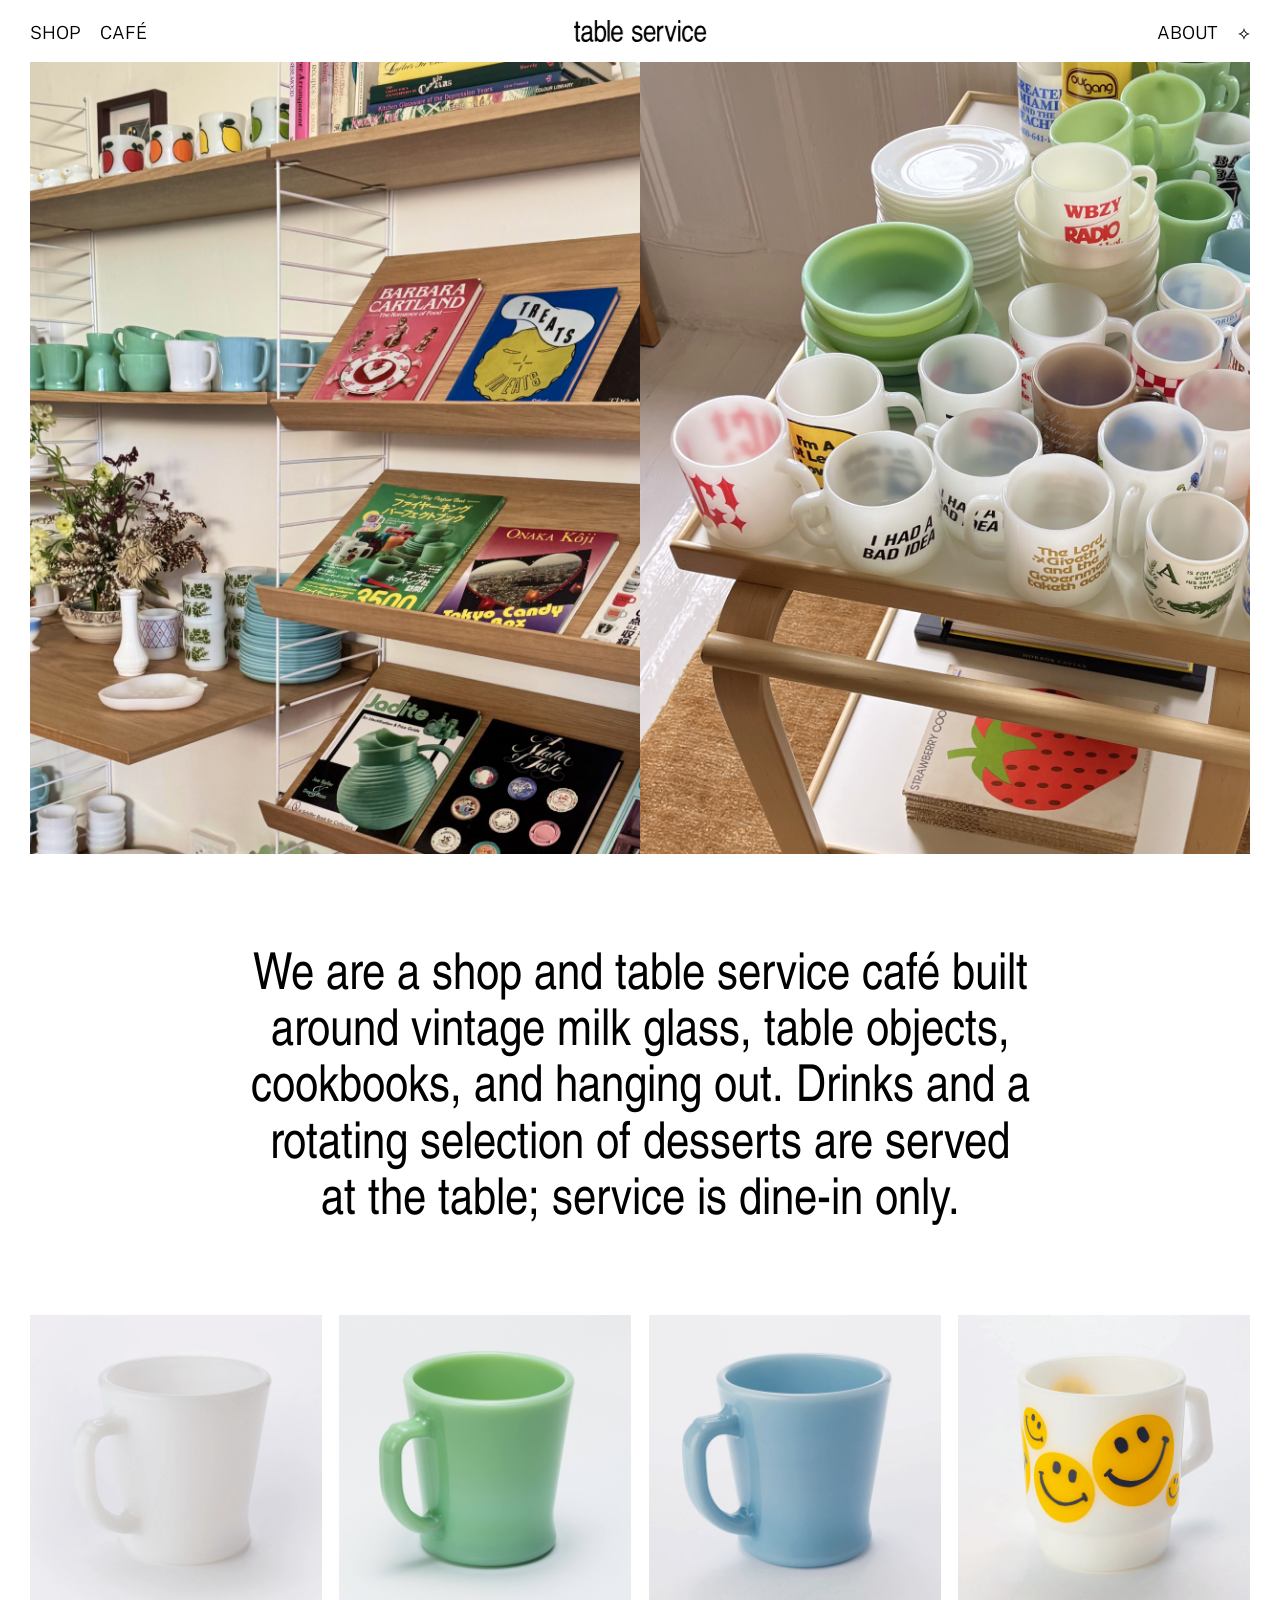
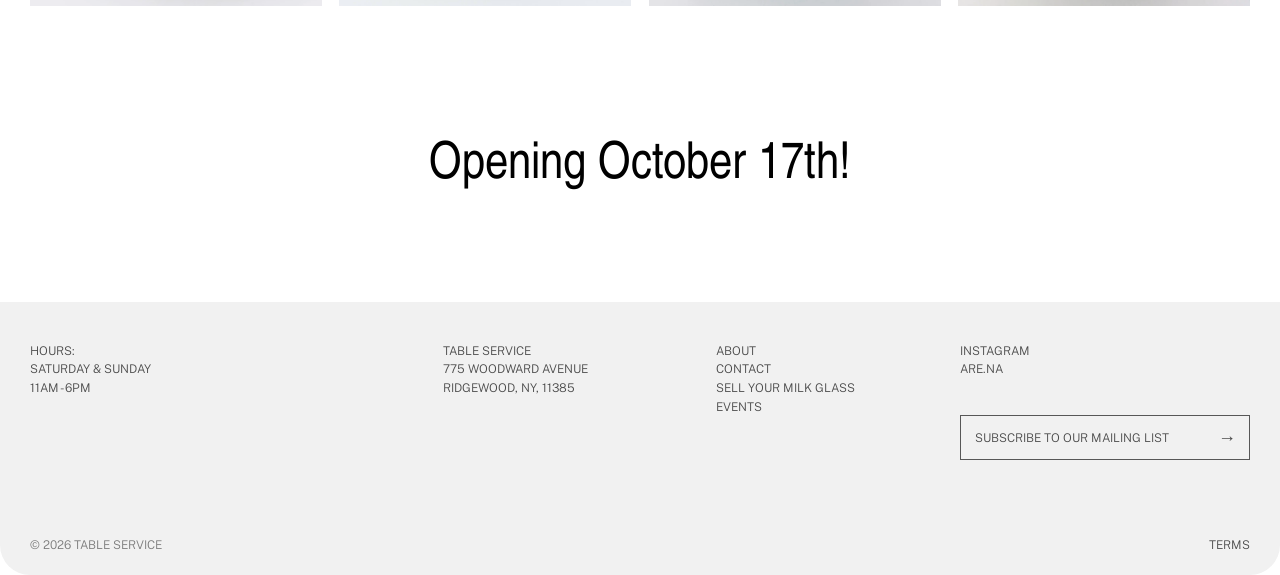
==== index.html @ 56130c2c "Add files via upload" ====
<!DOCTYPE html>
<html lang="en">
<head>
    <title>Table Service</title>
    <meta name="title" content="Table Service">
    <meta charset="UTF-8">
    <meta name="viewport" content="width=device-width, initial-scale=1.0, minimal-ui">

    <link rel="stylesheet" href="style.css"/>
    <script src="https://ajax.googleapis.com/ajax/libs/jquery/3.2.1/jquery.min.js"></script>
    <link rel="icon" href="images/icon.png">

    <!-- Fonts -->
    <link rel="preconnect" href="https://fonts.googleapis.com">
    <link rel="preconnect" href="https://fonts.gstatic.com" crossorigin>
    <link href="https://fonts.googleapis.com/css2?family=Public+Sans:ital,wght@0,100..900;1,100..900&display=swap" rel="stylesheet">
    <link href="https://fonts.googleapis.com/css2?family=Bebas+Neue&family=Pinyon+Script&display=swap" rel="stylesheet">

    <!-- Klaviyo Script -->
    <script async type='text/javascript' src='https://static.klaviyo.com/onsite/js/Yd39B6/klaviyo.js?company_id=Yd39B6'></script>
    <script type="text/javascript">
        !function(){if(!window.klaviyo){window._klOnsite=window._klOnsite||[];try{window.klaviyo=new Proxy({},{get:function(n,i){return"push"===i?function(){var n;(n=window._klOnsite).push.apply(n,arguments)}:function(){for(var n=arguments.length,o=new Array(n),w=0;w<n;w++)o[w]=arguments[w];var t="function"==typeof o[o.length-1]?o.pop():void 0,e=new Promise((function(n){window._klOnsite.push([i].concat(o,[function(i){t&&t(i),n(i)}]))}));return e}}})}catch(n){window.klaviyo=window.klaviyo||[],window.klaviyo.push=function(){var n;(n=window._klOnsite).push.apply(n,arguments)}}}}();
    </script>
</head>
<body>

    <!-- NAV -->
    <div id="nav">
        <div class="nav-left">
            <div class="nav-item">
                <a href="shop.html" class="nav-trigger">Shop</a>
            <!--      <div class="dropdown">
                    <a href="#">Milk Glass</a>
                    <a href="#">Linens</a>
                    <a href="#">Objects</a>
                    <a href="#">Books</a>
                </div>-->
            </div>
            <div class="nav-item">
                <a href="cafe.html" class="nav-trigger">Café</a>
               <!--      <div class="dropdown">
                    <a href="#">Coffee</a>
                    <a href="#">Tea</a>
                    <a href="#">Treats</a>
                </div>-->
            </div>
        </div>

        <!-- LOGO IMAGE CONTAINER (Centered Statically) -->
        <div id="name">
            <a href="index.html" id="logo-link">
                <img src="imgs/tableservice.svg" id="header-logo-img" alt="Table Service Logo" />
            </a>
        </div>

        <div class="nav-right">
            <a href="about.html">About</a>⟡
        </div>
    </div>

    <!-- CONTENT HEADER TILE -->
    <div class="header_tile">
        <img src="imgs/header.jpg" alt="Header Visual" />
    </div>

    <!-- SUBHEADER -->
    <div id="subheader">
We are a shop and table service café built around vintage milk glass, table objects, cookbooks, and hanging out. Drinks and a rotating selection of desserts are served at the table; service is dine-in only.
    </div>

    <!-- CONTENT GRID -->
    <div class="page-content grid">
        <div class="tile">
            <img src="imgs/white_1.png" data-images="img/ts.jpg,img/doily.jpg" alt="Milk Glass Collection" />

        </div>

        <div class="tile">
            <img src="imgs/jadeite_1.jpg" data-images="img/jade2.jpg,img/jade3.jpg" alt="Jadeite Collection" />

        </div>

        <div class="tile">
            <img src="imgs/delphite_1.png" data-images="img/ts3_alt1.jpg,img/ts3_alt2.jpg" alt="Delphite Collection" />
  
        </div>

        <div class="tile">
            <img src="imgs/misc_1.png" data-images="img/ts4_alt1.jpg,img/ts4_alt2.jpg" alt="Vintage Items" />

        </div>
    </div>

    <br>

<!-- BOTTOM COPY -->

    <div id="subheader">
        Opening October 17th!<br><br><br>
    </div>


    <!-- FOOTER -->
    <footer class="footer">
        <div class="footer__inner">
            <div class="footer__grid">
                <div class="footer__hours">HOURS:<br>Saturday &amp; Sunday<br>11AM - 6PM</div>

                <div class="footer__contact">
                    <div>table service</div>
                    <div>775 Woodward Avenue</div>
                    <div>Ridgewood, NY, 11385</div>
                </div>

                <nav class="footer__nav" aria-label="Footer navigation">
                    <a href="about.html">ABOUT</a>
                    <a href="mailto:tableservicenyc@gmail.com">CONTACT</a>
                                        <!--<a href="gift_certificates.html">GIFT CERTIFICATES</a>-->
                    <a href="sell.html">SELL YOUR MILK GLASS</a>
                    <a href="events.html">EVENTS</a>
                </nav>

                <div class="footer__right">     
                    <a href="https://www.instagram.com/tableservicenyc/?hl=en" target="_blank" rel="noopener noreferrer">INSTAGRAM</a>
                    <a class="footer__instagram" href="https://www.are.na/table-service/table-service-mldcn_1tp-c/" target="_blank" rel="noopener noreferrer">ARE.NA</a>

                    <form class="footer__subscribe" id="footer-subscribe-form" novalidate>
                        <label class="sr-only" for="footer-subscribe-email">Subscribe to our mailing list</label>
                        <input
                            id="footer-subscribe-email"
                            name="email"
                            type="email"
                            placeholder="SUBSCRIBE TO OUR MAILING LIST"
                            autocomplete="email"
                            required
                        />
                        <button type="submit" aria-label="Submit email subscription">&#8594;</button>
                    </form>

                    <div class="footer__message" id="footer-subscribe-message" aria-live="polite"></div>
                </div>

                <div class="footer__copyright">© 2026 TABLE SERVICE</div>
                <a class="footer__terms" href="terms.html">TERMS</a>
            </div>
        </div>
    </footer>

    <!-- KLAVIYO LIST INJECTION JS -->
    <script>
        const form = document.getElementById("footer-subscribe-form");
        const emailInput = document.getElementById("footer-subscribe-email");
        const message = document.getElementById("footer-subscribe-message");

        form.addEventListener("submit", async (e) => {
            e.preventDefault();
            const email = emailInput.value.trim();

            if (!email) {
                message.textContent = "Please enter an email address.";
                return;
            }

            try {
                window._klOnsite = window._klOnsite || [];
                window._klOnsite.push(["subscribe", {
                    list: "VAccAG",
                    profiles: [{ email: email }]
                }]);

                message.textContent = "Thank you for subscribing!";
                form.reset();
            } catch (err) {
                console.error("Klaviyo error:", err);
                message.textContent = "Something went wrong.";
            }
        });
    </script>
</body>
</html>
---- style.css ----
html, body{
    margin: 0;
    padding: 0;
    font-family: sans-serif;
    font-family: "Pinyon Script";
    font-weight:300;

background-color: white;

}

::-webkit-scrollbar { 
    display: none; 
}


@font-face {
  font-family: 'nimbus-sans-l_bold-condensed';
    src: url(fonts/nimbus-sans-l_bold-condensed.ttf);
}

@font-face {
  font-family: 'nimbus-sans-l_regular-condensed';
    src: url(fonts/nimbus-sans-l_regular-condensed.ttf);
}

@font-face {
  font-family: arrow;
  src: url(imgs/arrow.otf);
}



.public-sans-<uniquifier> {
  font-family: "Public Sans", sans-serif;
  font-optical-sizing: auto;
  font-weight: <weight>;
  font-style: normal;
}


/* BREAKPONT 1 BREAKPONT 1 BREAKPONT 1 BREAKPONT 1 BREAKPONT 1 BREAKPONT 1 BREAKPONT 1 BREAKPONT 1 BREAKPONT 1   */



@media screen and (min-width:850px){



  body {
    margin: 0;
    font-family: "Public Sans", sans-serif;
    font-weight: 300;
  }

  /* ================= NAV ================= */
  #nav {
    position: fixed;
    top: 0;
    left: 0;
    width: 100%;
    display: flex;
    justify-content: space-between;
    align-items: flex-start;

    padding-top: 22px;
    padding-left: 30px;
    padding-right: 30px;
    padding-bottom: 18px;
    box-sizing: border-box;

    font-size: 18px;
    text-transform: uppercase;

    z-index: 1000;
    background-color: #FFFFFF;
    overflow: visible;
  }

  .nav-left,
  .nav-right {
    display: flex;
    gap: 20px;
    align-items: flex-start;
  }

  #nav a {
    text-decoration: none;
    color: black;
  }

  .nav-left {
    position: relative;
  }

  .nav-item {
    position: relative;
    display: inline-block;
  }

  .nav-trigger {
    display: inline-block;
    position: relative;
    z-index: 2;
  }

  .dropdown {
    position: absolute;
    left: -14px;
    top: calc(100% + 2px);

    display: flex;
    flex-direction: column;
    gap: 8px;

    min-width: 150px;
    padding: 16px 0px 24px 15px;
    box-sizing: border-box;

    background: #fff;
    white-space: nowrap;
    z-index: 1001;

    opacity: 0;
    visibility: hidden;
    pointer-events: none;
    transition: opacity 0.14s ease, visibility 0.14s ease;
  }

  .nav-item::after {
    content: "";
    position: absolute;
    left: -14px;
    top: 100%;
    width: calc(100% + 28px);
    height: 6px;
    background: transparent;
  }

  .nav-item:hover .dropdown,
  .nav-item:focus-within .dropdown {
    opacity: 1;
    visibility: visible;
    pointer-events: auto;
  }

  .dropdown a {
    display: block;
  }

  /* ================= HEADER ================= */
  #name {
    position: fixed;
    left: 50%;
    transform: translateX(-50%);
    top: 20px;
    height: auto;
    display: flex;
    align-items: center;
    justify-content: center;
    z-index: 1100;
    pointer-events: none;
    -webkit-font-smoothing: antialiased;
    backface-visibility: hidden;
  }

  #name a {
    color: inherit;
    text-decoration: none;
    display: flex;
    pointer-events: auto;
  }

  #header-logo-img {
    display: block;
    height: 22px; /* Tiny typography end state */
    width: auto;
  }

    /* ================= SUBHEADER ================= */

  #subheader {
      font-size: 4vw;
      line-height: 1.1;
      text-align: center;
      max-width: 34ch;
      margin: 7vw auto 0;
      font-family: 'nimbus-sans-l_regular-condensed';
      padding: 0 20px;
    }

  #subheader_about p{  
      line-height: 1.1;
      text-align: center;
      max-width: 60ch;
      margin: 4vw auto 0;
      font-family: 'nimbus-sans-l_regular-condensed';
      padding: 0 20px;
      font-size: 2.8vw;
      margin-bottom: 6vw;

}
    /* ================= HEADER UNAFE ================= */


.header_tile {
  grid-column: 1 / -1;
    padding: 0 30px;
}



.header_tile img {
  width: 100%;
  display: block;
  height: 88vh;          /* controlled, not too tall */
  object-fit: cover;
  object-position: center;
  margin-top: 62px;
}

.header_tile--hero img {
  width: 100%;
  height: 88vh;
}

.header_tile {
  grid-column: 1 / -1;
}

    /* ================= CONTENT ================= */


.page-content.grid {
  padding: 0 30px;
  box-sizing: border-box;
  display: grid;
  grid-template-columns: repeat(4, 1fr);
  gap: 1.4vw;
  margin-top: 7vw; /* space below subheader (matches your old layout) */
  padding-bottom: 2vh;
}

/* tile container controls height */
.tile {
  max-height: 24vw;   /* 👈 adjust this */

}

/* image fills tile + crops */
.tile img {
  width: 100%;
  height: 100%;
  object-fit: cover;
  display: block;


}


/* caption container */
.caption {
  display: flex;
  justify-content: space-between;
  margin-top: 7px;

  font-size: 18px;

}

.full_width_image img{

  width: 100%;
  display: block;
  height: 88vh;          /* controlled, not too tall */
  object-fit: cover;
  object-position: center;
  margin-top: 6vw; /* space below subheader (matches your old layout) */
  padding-bottom: 2vh;
}

.full_width_image {
  grid-column: 1 / -1;
  padding: 0 30px;
}


    /* ================= LINKS ================= */

    a {
      color: inherit;
      text-decoration: none;
    }

    a:hover {
      color: pink;
    }



    /* ================= FOOTER ================= */

 .footer {
    background: #F1F1F1;
    color: #4a4a4a;
    padding: 40px 30px 20px;
    border-bottom-left-radius: 30px;
    border-bottom-right-radius: 30px;
 
    text-transform: uppercase;
    letter-spacing: 0;
    font-size: 12px;
    line-height: 1.55;
  }

  .footer * {
    box-sizing: border-box;
  }

  .footer__inner {
    width: 100%;
    max-width: 2048px;
    margin: 0 auto;
  }

  .footer__grid {
    display: grid;
    grid-template-columns: 1.9fr 0.62fr 0.52fr 0.72fr;
    grid-template-areas:
      "hours contact nav right"
      "copyright . . terms";
    column-gap: 72px;
    row-gap: 48px;
    align-items: start;
  }

  .footer__hours {
    grid-area: hours;
    align-self: start;
    white-space: nowrap;
  }

  .footer__contact {
    grid-area: contact;
  }

  .footer__nav {
    grid-area: nav;
    display: flex;
    flex-direction: column;
    align-items: flex-start;
  }

  .footer__right {
    grid-area: right;
    display: flex;
    flex-direction: column;
    align-items: flex-start;
    min-width: 330px;
  }

  .footer__copyright {
    grid-area: copyright;
    align-self: end;
    color: #7b7b7b;
    white-space: nowrap;
  }

  .footer__terms {
    grid-area: terms;
    justify-self: end;
    align-self: end;
    color: #7b7b7b;
    white-space: nowrap;
  }

  .footer a {
    color: inherit;
    text-decoration: none;
  }

  .footer a:hover {
    text-decoration: none;
    opacity: 0.82;
  }

  .footer__instagram {
    margin-bottom: 36px;
    display: inline-block;
  }

  .footer__subscribe {
    width: 100%;
    max-width: 330px;
    height: 45px;
    border: 1px solid #575757;
    display: grid;
    grid-template-columns: 1fr 44px;
    align-items: stretch;
    background: transparent;
  }

  .footer__subscribe input {
    width: 100%;
    height: 100%;
    border: 0;
    background: transparent;
    color: #4a4a4a;
    font: inherit;
    letter-spacing: 0;
    padding: 0 14px;
    outline: none;
  }

  .footer__subscribe input::placeholder {
    color: #4a4a4a;
    opacity: 1;
  }

  .footer__subscribe button {
    width: 44px;
    height: 100%;
    border: 0;
    border-left: 0;
    background: transparent;
    color: #4a4a4a;
    font: inherit;
    font-size: 18px;
    line-height: 1;
    cursor: pointer;
    padding: 0;
  }

  .footer__message {
    min-height: 18px;
    margin-top: 10px;
    font-size: 12px;
    color: #666;
    text-transform: none;
  }

  .sr-only {
    position: absolute;
    width: 1px;
    height: 1px;
    padding: 0;
    margin: -1px;
    overflow: hidden;
    clip: rect(0, 0, 0, 0);
    white-space: nowrap;
    border: 0;
  }

  @media (max-width: 1400px) {
    .footer__grid {
      grid-template-columns: 1.3fr 0.8fr 0.7fr 0.9fr;
      column-gap: 48px;
    }

    .footer__right {
      min-width: 290px;
    }

    .footer__subscribe {
      max-width: 290px;
    }
  }

  @media (max-width: 980px) {
    .footer {
      padding: 48px 22px 28px;
    }

    .footer__grid {
      grid-template-columns: 1fr 1fr;
      grid-template-areas:
        "hours contact"
        "nav right"
        "copyright terms";
      column-gap: 34px;
      row-gap: 40px;
    }

    .footer__terms {
      justify-self: start;
    }

    .footer__right {
      min-width: 0;
    }

    .footer__subscribe {
      max-width: 100%;
    }
  }

  @media (max-width: 640px) {
    .footer__grid {
      grid-template-columns: 1fr;
      grid-template-areas:
        "hours"
        "contact"
        "nav"
        "right"
        "copyright"
        "terms";
      row-gap: 28px;
    }

    .footer__terms {
      justify-self: start;
    }

    .footer__right {
      width: 100%;
    }

  
}

}



@media screen and (max-width: 849px) and (min-width: 600px){

  body {
    font-family: "Public Sans", sans-serif;
    font-weight: 300;
  }

  #nav {
    position: fixed;
    top: 0;
    left: 0;
    width: 100%;
    display: flex;
    justify-content: space-between;
    align-items: flex-start;

    padding-top: 22px;
    padding-left: 30px;
    padding-right: 30px;
    padding-bottom: 18px;
    box-sizing: border-box;

    font-size: 18px;
    text-transform: uppercase;

    z-index: 1000;
    background-color: #FFFFFF;
    overflow: visible;
  }

  .nav-left,
  .nav-right {
    display: flex;
    gap: 20px;
    align-items: flex-start;
  }

  #nav a {
    text-decoration: none;
    color: black;
  }

  .nav-left {
    position: relative;
  }

  .nav-item {
    position: relative;
    display: inline-block;
  }

  .nav-trigger {
    display: inline-block;
    position: relative;
    z-index: 2;
  }

  .dropdown {
    position: absolute;
    left: -14px;
    top: calc(100% + 2px);

    display: flex;
    flex-direction: column;
    gap: 8px;

    min-width: 150px;
    padding: 16px 0px 24px 15px;
    box-sizing: border-box;

    background: #fff;
    white-space: nowrap;
    z-index: 1001;

    opacity: 0;
    visibility: hidden;
    pointer-events: none;
    transition: opacity 0.14s ease, visibility 0.14s ease;
  }

  .nav-item::after {
    content: "";
    position: absolute;
    left: -14px;
    top: 100%;
    width: calc(100% + 28px);
    height: 6px;
    background: transparent;
  }

  .nav-item:hover .dropdown,
  .nav-item:focus-within .dropdown {
    opacity: 1;
    visibility: visible;
    pointer-events: auto;
  }

  .dropdown a {
    display: block;
  }

  /* ================= HEADER ================= */
  #name {
    position: fixed;
    left: 50%;
    transform: translateX(-50%);
    top: 20px;
    height: auto;
    display: flex;
    align-items: center;
    justify-content: center;
    z-index: 1100;
    pointer-events: none;
    -webkit-font-smoothing: antialiased;
    backface-visibility: hidden;
  }

  #name a {
    color: inherit;
    text-decoration: none;
    display: flex;
    pointer-events: auto;
  }

  #header-logo-img {
    display: block;
    height: 22px; /* Tiny typography end state */
    width: auto;
  }


  .header_tile {
    grid-column: 1 / -1;
    padding: 0 20px;
  }

  .header_tile img {
    width: 100%;
    display: block;
    height: 70vh;
    object-fit: cover;
    object-position: center;
    margin-top: 58px;
  }

  #subheader {
    font-size: 6.5vw;
    line-height: 1.08;
    text-align: center;
    max-width: 26ch;
    margin: 8vw auto 0;
    font-family: 'nimbus-sans-l_regular-condensed';
    padding: 0 20px;
  }


  #subheader_about p{  

      line-height: 1.2;
      text-align: center;
      max-width: 32ch;
      margin: 6vw auto 0;
      font-family: 'nimbus-sans-l_regular-condensed';
      padding: 0 20px;
      font-size: 5vw;
      margin-bottom: 11vw;

}

  .page-content.grid {
    padding: 0 20px 22vh;
    box-sizing: border-box;
    display: grid;
    grid-template-columns: repeat(2, 1fr);
    gap: 20px;
    margin-top: 7vw;
    padding-bottom: 4vh;
  }

.full_width_image img{
  width: 100%;
  display: block;
  height: 70vh;          /* controlled, not too tall */
  object-fit: cover;
  object-position: center;
  margin-top: 58px;
}

.full_width_image {
    grid-column: 1 / -1;
    padding: 0 20px;
}

  .tile {
    max-height: none;
  }

  .tile img {
    width: 100%;
    height: auto;
    object-fit: cover;
    display: block;
  }

  .caption {
    display: flex;
    justify-content: space-between;
    margin-top: 7px;
    margin-bottom: -7px;
    font-size: 16px;
  }


  a {
    color: inherit;
    text-decoration: none;
  }

  a:hover {
    color: pink;
  }

  .footer {
    background: #F1F1F1;
    color: #4a4a4a;
    padding: 36px 20px 24px;
    border-bottom-left-radius: 24px;
    border-bottom-right-radius: 24px;
    text-transform: uppercase;
    letter-spacing: 0;
    font-size: 12px;
    line-height: 1.55;
  }

  .footer * {
    box-sizing: border-box;
  }

  .footer__inner {
    width: 100%;
    max-width: 2048px;
    margin: 0 auto;
  }

  .footer__grid {
    display: grid;
    grid-template-columns: 1fr 1fr;
    grid-template-areas:
      "hours contact"
      "nav right"
      "copyright terms";
    column-gap: 28px;
    row-gap: 32px;
    align-items: start;
  }

  .footer__hours { grid-area: hours; white-space: nowrap; }
  .footer__contact { grid-area: contact; }
  .footer__nav {
    grid-area: nav;
    display: flex;
    flex-direction: column;
    align-items: flex-start;
  }
  .footer__right {
    grid-area: right;
    display: flex;
    flex-direction: column;
    align-items: flex-start;
    min-width: 0;
  }
  .footer__copyright {
    grid-area: copyright;
    color: #7b7b7b;
    white-space: nowrap;
  }
  .footer__terms {
    grid-area: terms;
    justify-self: start;
    color: #7b7b7b;
    white-space: nowrap;
  }

  .footer a {
    color: inherit;
    text-decoration: none;
  }

  .footer a:hover {
    text-decoration: none;
    opacity: 0.82;
  }

  .footer__instagram {
    margin-bottom: 24px;
    display: inline-block;
  }

  .footer__subscribe {
    width: 100%;
    max-width: 100%;
    height: 42px;
    border: 1px solid #575757;
    display: grid;
    grid-template-columns: 1fr 44px;
    align-items: stretch;
    background: transparent;
  }

  .footer__subscribe input {
    width: 100%;
    height: 100%;
    border: 0;
    background: transparent;
    color: #4a4a4a;
    font: inherit;
    letter-spacing: 0;
    padding: 0 12px;
    outline: none;
  }

  .footer__subscribe input::placeholder {
    color: #4a4a4a;
    opacity: 1;
  }

  .footer__subscribe button {
    width: 44px;
    height: 100%;
    border: 0;
    background: transparent;
    color: #4a4a4a;
    font: inherit;
    font-size: 18px;
    line-height: 1;
    cursor: pointer;
    padding: 0;
  }

  .footer__message {
    min-height: 18px;
    margin-top: 10px;
    font-size: 12px;
    color: #666;
    text-transform: none;
  }

  .sr-only {
    position: absolute;
    width: 1px;
    height: 1px;
    padding: 0;
    margin: -1px;
    overflow: hidden;
    clip: rect(0, 0, 0, 0);
    white-space: nowrap;
    border: 0;
  }
}


@media screen and (max-width: 599px){

  body {
    font-family: "Public Sans", sans-serif;
    font-weight: 300;
  }

  #nav {
    position: fixed;
    top: 0;
    left: 0;
    width: 100%;
    display: flex;
    justify-content: space-between;
    align-items: flex-start;
    padding: 16px 16px 12px;
    box-sizing: border-box;
    font-size: 14px;
    text-transform: uppercase;
    z-index: 1000;
    background-color: #FFFFFF;
    overflow: visible;
  }

  .nav-left,
  .nav-right {
    display: flex;
    gap: 12px;
    align-items: flex-start;
    flex-wrap: wrap;
  }

  #nav a {
    text-decoration: none;
    color: black;
  }

  .nav-left {
    position: relative;
  }

  .nav-item {
    position: relative;
    display: inline-block;
  }

  .nav-trigger {
    display: inline-block;
    position: relative;
    z-index: 2;
  }

  .dropdown {
    position: absolute;
    left: 0;
    top: calc(100% + 2px);
    display: flex;
    flex-direction: column;
    gap: 8px;
    min-width: 130px;
    padding: 12px 12px 16px 0;
    box-sizing: border-box;
    background: #fff;
    white-space: nowrap;
    z-index: 1001;
    opacity: 0;
    visibility: hidden;
    pointer-events: none;
    transition: opacity 0.14s ease, visibility 0.14s ease;
  }

  .nav-item::after {
    content: "";
    position: absolute;
    left: 0;
    top: 100%;
    width: 100%;
    height: 6px;
    background: transparent;
  }

  .nav-item:hover .dropdown,
  .nav-item:focus-within .dropdown {
    opacity: 1;
    visibility: visible;
    pointer-events: auto;
  }

  .dropdown a {
    display: block;
  }

  /* ================= HEADER ================= */
  #name {
    position: fixed;
    left: 50%;
    transform: translateX(-50%);
    top: 16px;
    height: auto;
    display: flex;
    align-items: center;
    justify-content: center;
    z-index: 1100;
    pointer-events: none;
    -webkit-font-smoothing: antialiased;
    backface-visibility: hidden;
  }

  #name a {
    color: inherit;
    text-decoration: none;
    display: flex;
    pointer-events: auto;
  }

  #header-logo-img {
    display: block;
    height: 16px; /* Smallest typography end state for mobile */
    width: auto;
  }

  .header_tile {
    grid-column: 1 / -1;
    padding: 0 16px;
  }

  .header_tile img {
    width: 100%;
    display: block;
    height: 60vh;
    object-fit: cover;
    object-position: right center;
    margin-top: 52px;
  }

  #subheader {
    font-size: 9vw;
    line-height: 1.02;
    text-align: center;
    max-width: 19.5ch;
    margin: 10vw auto 0;
    font-family: 'nimbus-sans-l_regular-condensed';
    padding: 0 16px;
  }


  #subheader_about p{  
      line-height: 1.2;
      text-align: center;
      max-width: 30ch;
      margin: 7vw auto 0;
      font-family: 'nimbus-sans-l_regular-condensed';
      padding: 0 20px;
      font-size: 6.2vw;
      margin-bottom: 8vw;

}

.full_width_image img{
  width: 100%;
  display: block;
    height: 54vh;
    object-fit: cover;
    object-position: center;
    margin-top: 52px;
}


.full_width_image {
    grid-column: 1 / -1;
    padding: 0 16px;
}

  .page-content.grid {
    padding: 0 16px 18vh;
    box-sizing: border-box;
    display: grid;
    grid-template-columns: repeat(2, 1fr);
    gap: 16px ;
    margin-top: 10vw;
    padding-bottom: 2vh;
  }

  .tile {
    max-height: none;
  }

  .tile img {
    width: 100%;
    height: auto;
    object-fit: cover;
    display: block;
  }

  .caption {
    display: flex;
    justify-content: space-between;
    margin-top: 6px;
    margin-bottom: -6px;
    font-size: 14px;
  }

  a {
    color: inherit;
    text-decoration: none;
  }

  a:hover {
    color: pink;
  }

  .footer {
    background: #F1F1F1;
    color: #4a4a4a;
    padding: 30px 16px 22px;
    border-bottom-left-radius: 20px;
    border-bottom-right-radius: 20px;
    text-transform: uppercase;
    letter-spacing: 0;
    font-size: 11px;
    line-height: 1.5;
  }

  .footer * {
    box-sizing: border-box;
  }

  .footer__inner {
    width: 100%;
    max-width: 2048px;
    margin: 0 auto;
  }

  .footer__grid {
    display: grid;
    grid-template-columns: 1fr;
    grid-template-areas:
      "hours"
      "contact"
      "nav"
      "right"
      "copyright"
      "terms";
    row-gap: 22px;
    align-items: start;
  }

  .footer__hours { grid-area: hours; }
  .footer__contact { grid-area: contact; }
  .footer__nav {
    grid-area: nav;
    display: flex;
    flex-direction: column;
    align-items: flex-start;
  }
  .footer__right {
    grid-area: right;
    display: flex;
    flex-direction: column;
    align-items: flex-start;
    width: 100%;
    min-width: 0;
  }
  .footer__copyright {
    grid-area: copyright;
    color: #7b7b7b;
    white-space: nowrap;
  }
  .footer__terms {
    grid-area: terms;
    justify-self: start;
    color: #7b7b7b;
    white-space: nowrap;
  }

  .footer a {
    color: inherit;
    text-decoration: none;
  }

  .footer a:hover {
    text-decoration: none;
    opacity: 0.82;
  }

  .footer__instagram {
    margin-bottom: 18px;
    display: inline-block;
  }

  .footer__subscribe {
    width: 100%;
    max-width: 100%;
    height: 40px;
    border: 1px solid #575757;
    display: grid;
    grid-template-columns: 1fr 40px;
    align-items: stretch;
    background: transparent;
  }

  .footer__subscribe input {
    width: 100%;
    height: 100%;
    border: 0;
    background: transparent;
    color: #4a4a4a;
    font: inherit;
    letter-spacing: 0;
    padding: 0 10px;
    outline: none;
  }

  .footer__subscribe input::placeholder {
    color: #4a4a4a;
    opacity: 1;
  }

  .footer__subscribe button {
    width: 40px;
    height: 100%;
    border: 0;
    background: transparent;
    color: #4a4a4a;
    font: inherit;
    font-size: 16px;
    line-height: 1;
    cursor: pointer;
    padding: 0;
  }

  .footer__message {
    min-height: 18px;
    margin-top: 10px;
    font-size: 11px;
    color: #666;
    text-transform: none;
  }

  .sr-only {
    position: absolute;
    width: 1px;
    height: 1px;
    padding: 0;
    margin: -1px;
    overflow: hidden;
    clip: rect(0, 0, 0, 0);
    white-space: nowrap;
    border: 0;
  }
}
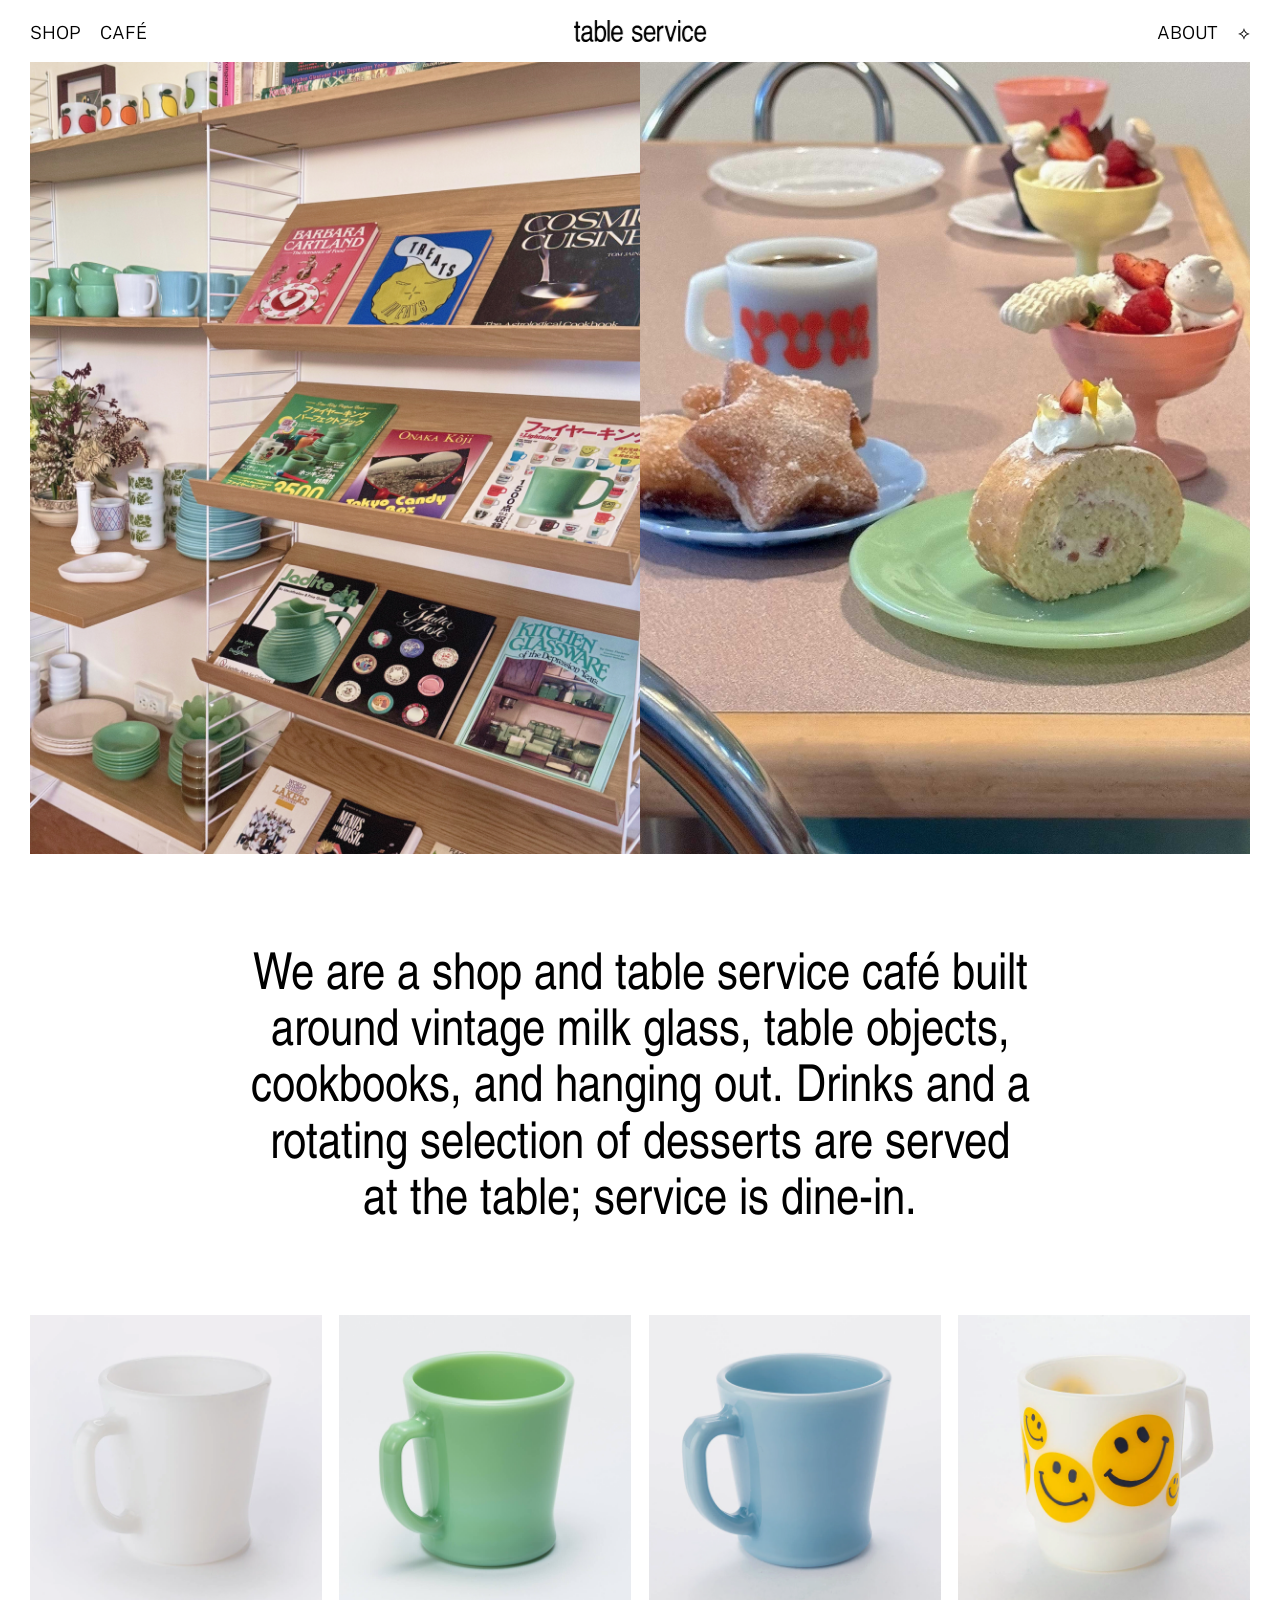
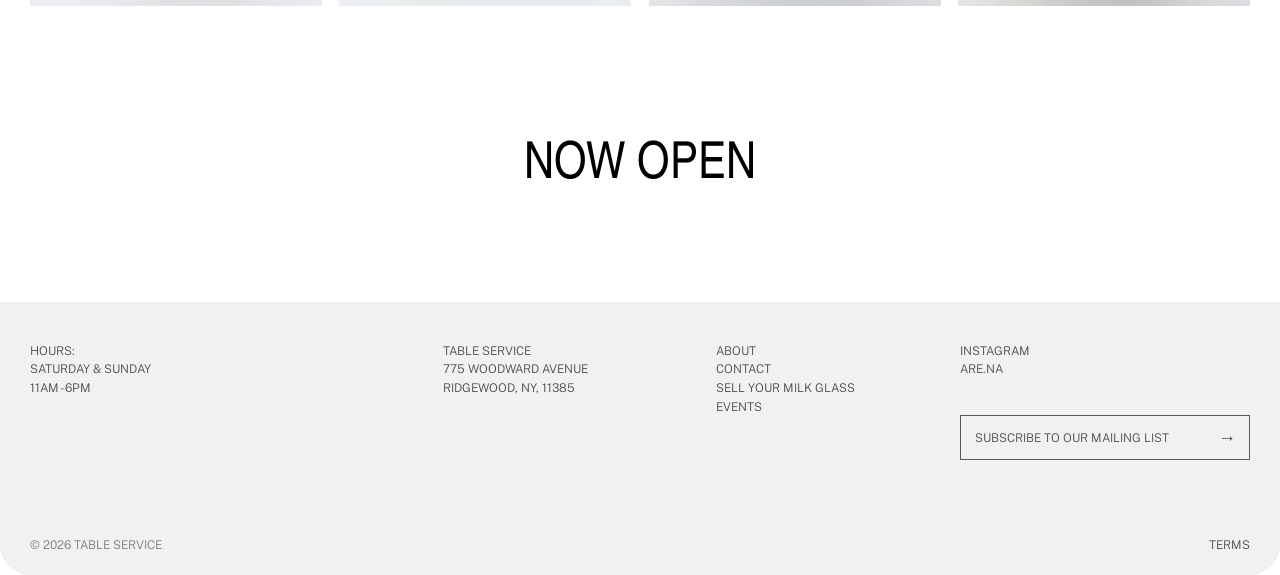
==== commit 21a25258: "Add files via upload" ====
--- a/index.html
+++ b/index.html
@@ -65,7 +65,7 @@
 
     <!-- SUBHEADER -->
     <div id="subheader">
-We are a shop and table service café built around vintage milk glass, table objects, cookbooks, and hanging out. Drinks and a rotating selection of desserts are served at the table; service is dine-in only.
+We are a shop and table service café built around vintage milk glass, table objects, cookbooks, and hanging out. Drinks and a rotating selection of desserts are served at the table; service is dine-in.
     </div>
 
     <!-- CONTENT GRID -->
@@ -96,7 +96,7 @@
 <!-- BOTTOM COPY -->
 
     <div id="subheader">
-        Opening October 17th!<br><br><br>
+        NOW OPEN<br><br><br>
     </div>
 
 
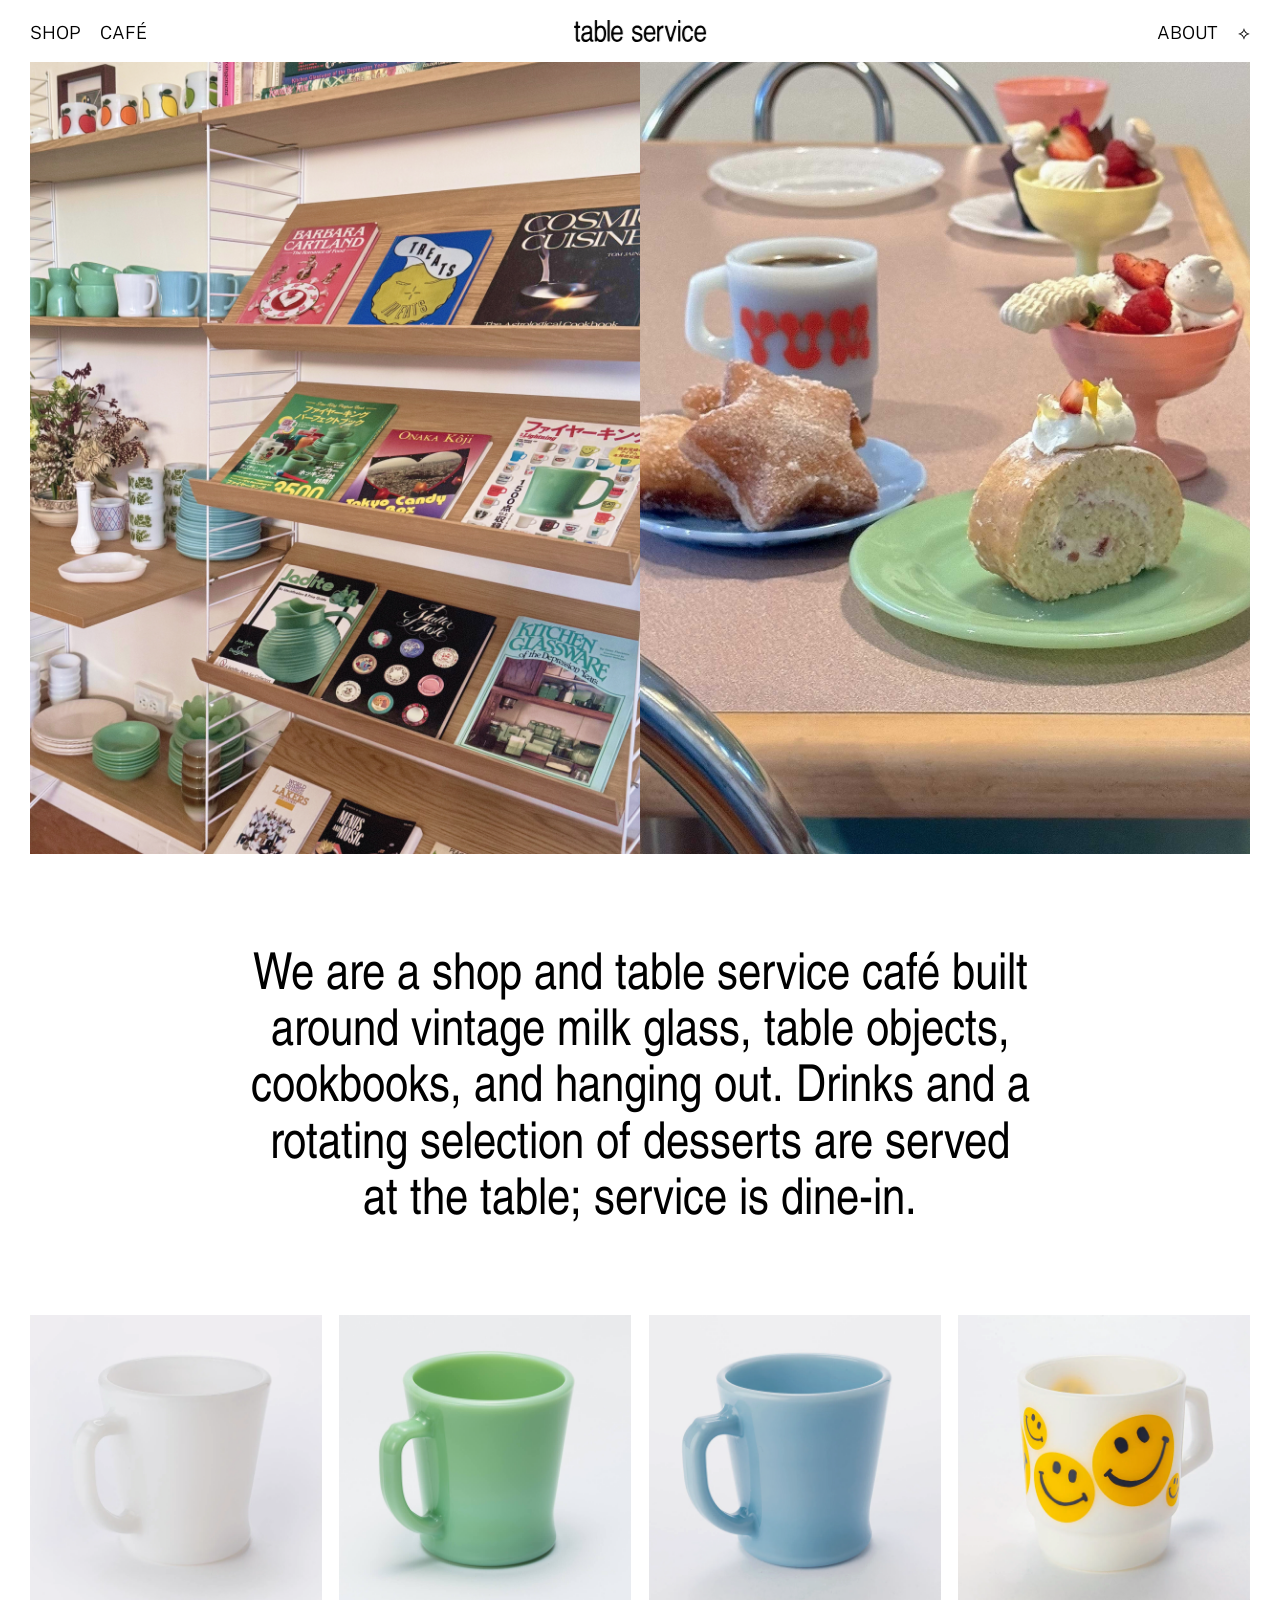
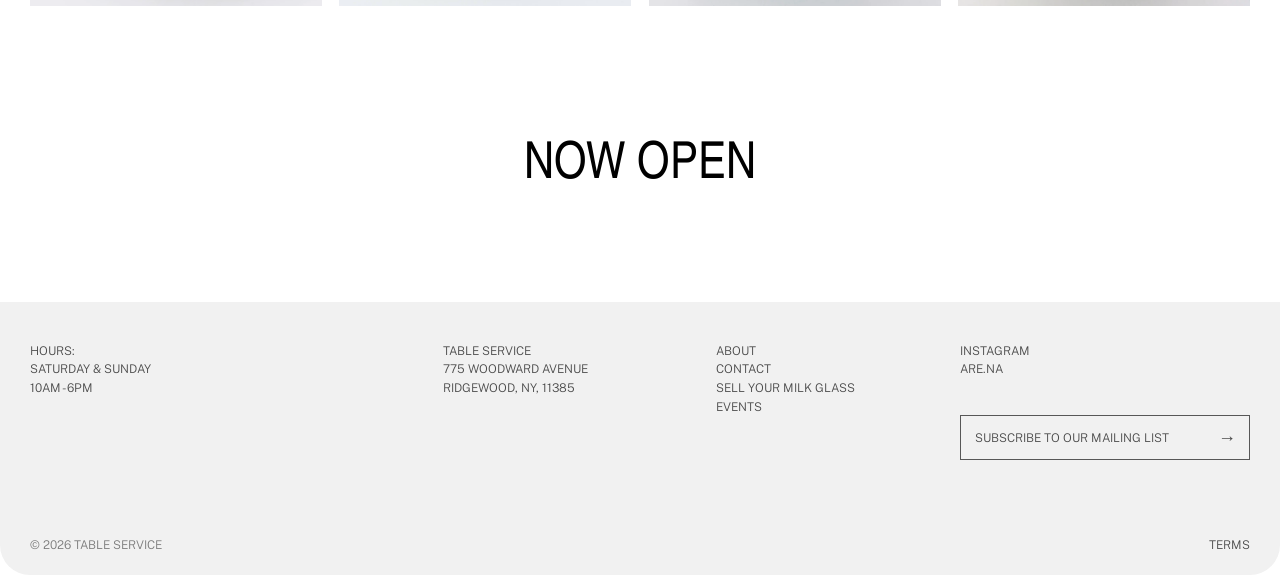
==== commit 36933656: "Add files via upload" ====
--- a/index.html
+++ b/index.html
@@ -104,7 +104,7 @@
     <footer class="footer">
         <div class="footer__inner">
             <div class="footer__grid">
-                <div class="footer__hours">HOURS:<br>Saturday &amp; Sunday<br>11AM - 6PM</div>
+                <div class="footer__hours">HOURS:<br>Saturday &amp; Sunday<br>10AM - 6PM</div>
 
                 <div class="footer__contact">
                     <div>table service</div>
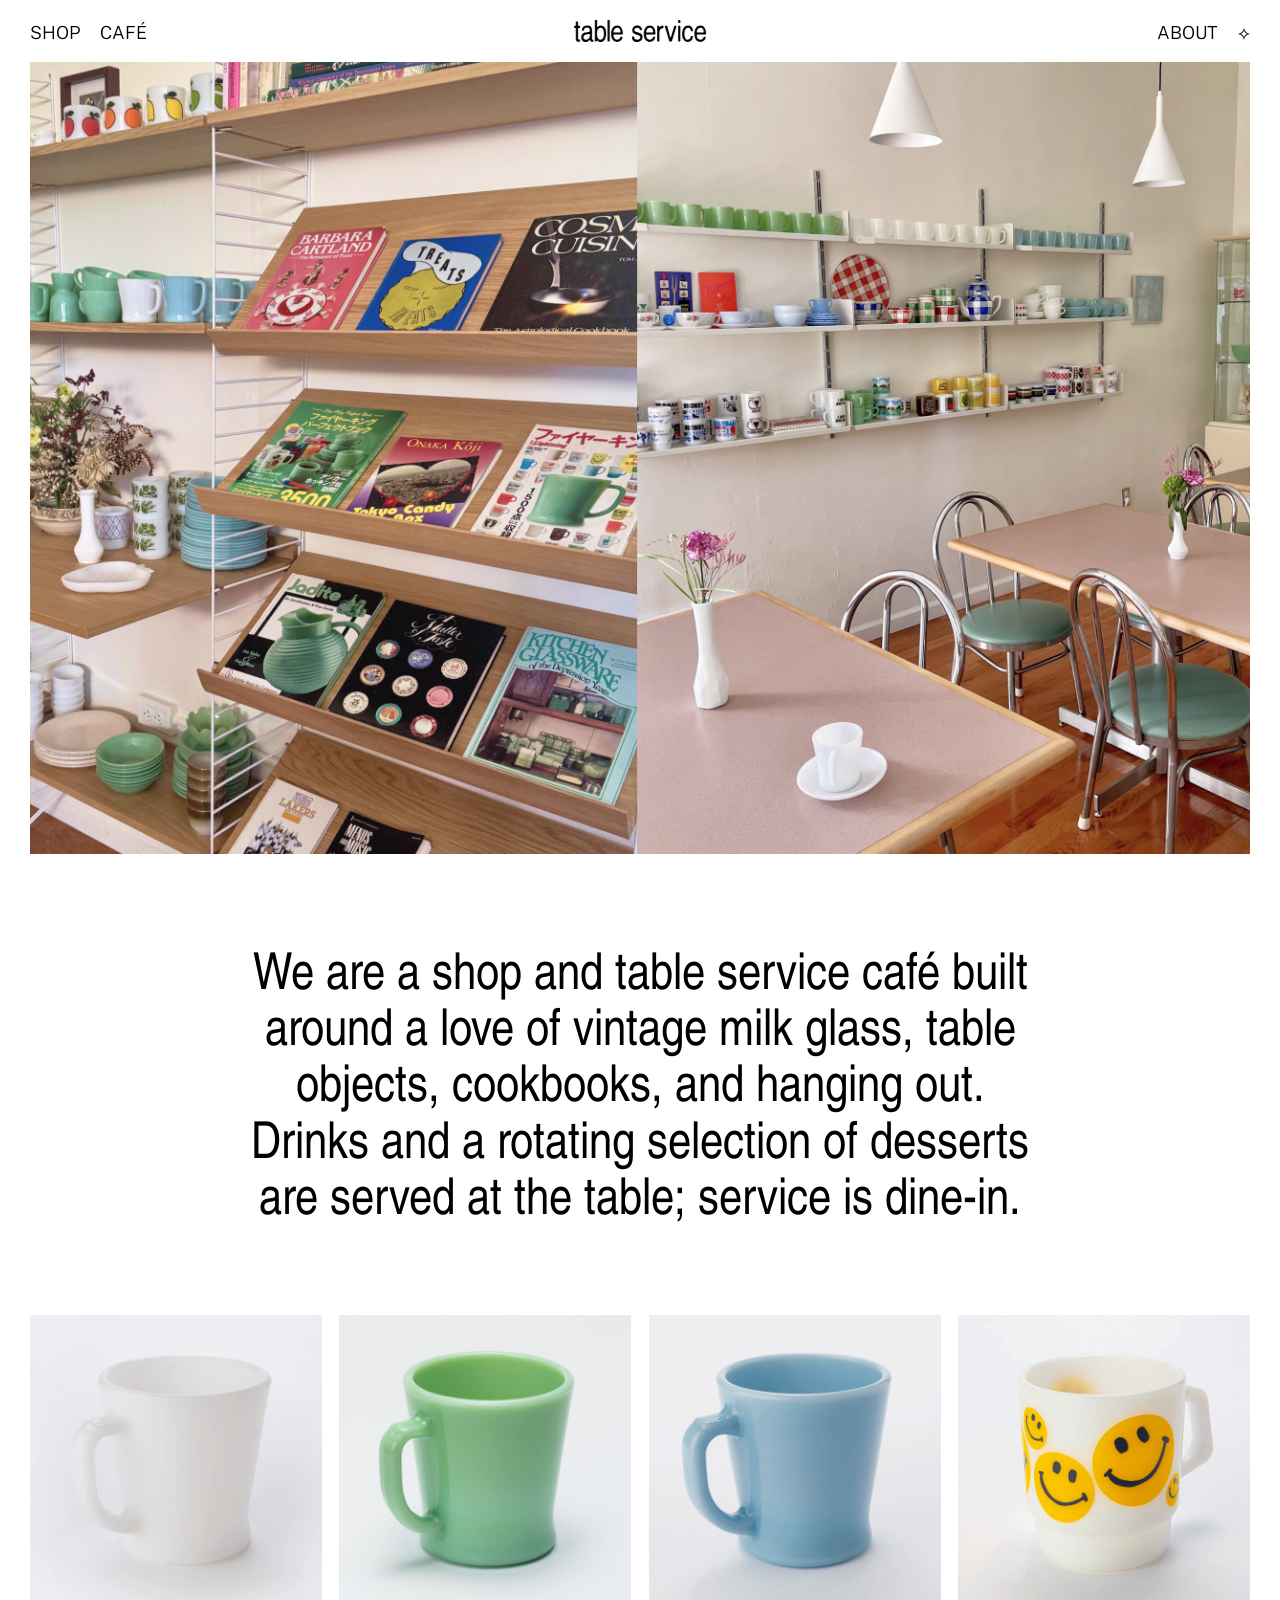
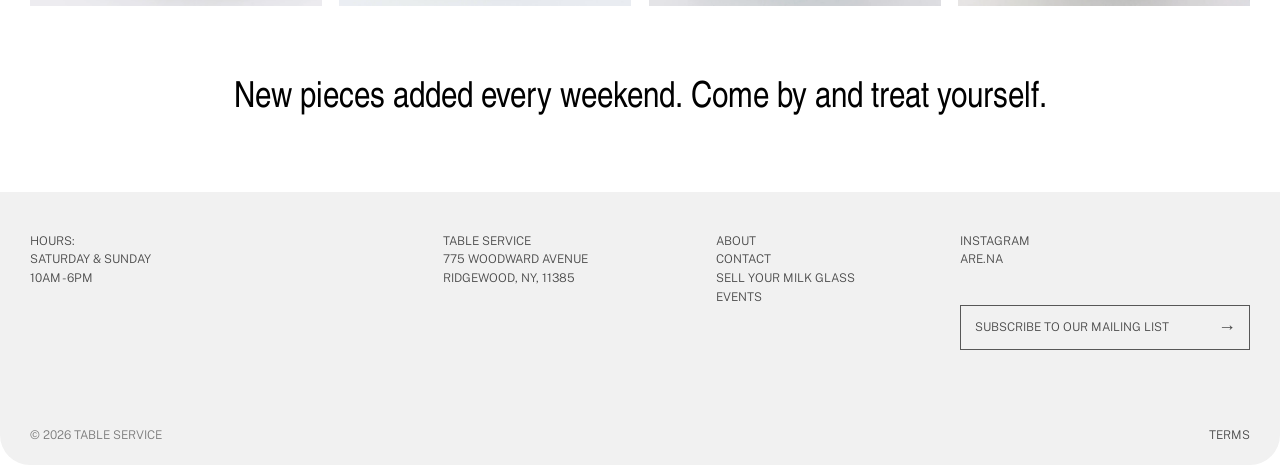
==== commit 0187155a: "Add files via upload" ====
--- a/index.html
+++ b/index.html
@@ -65,7 +65,7 @@
 
     <!-- SUBHEADER -->
     <div id="subheader">
-We are a shop and table service café built around vintage milk glass, table objects, cookbooks, and hanging out. Drinks and a rotating selection of desserts are served at the table; service is dine-in.
+We are a shop and table service café built around a love of vintage milk glass, table objects, cookbooks, and hanging out. Drinks and a rotating selection of desserts are served at the table; service is dine-in.
     </div>
 
     <!-- CONTENT GRID -->
@@ -91,12 +91,12 @@
         </div>
     </div>
 
-    <br>
+
 
 <!-- BOTTOM COPY -->
 
-    <div id="subheader">
-        NOW OPEN<br><br><br>
+    <div id="subheader_about">
+        <p>New pieces added every weekend. Come by and treat yourself.</p>
     </div>
 
 
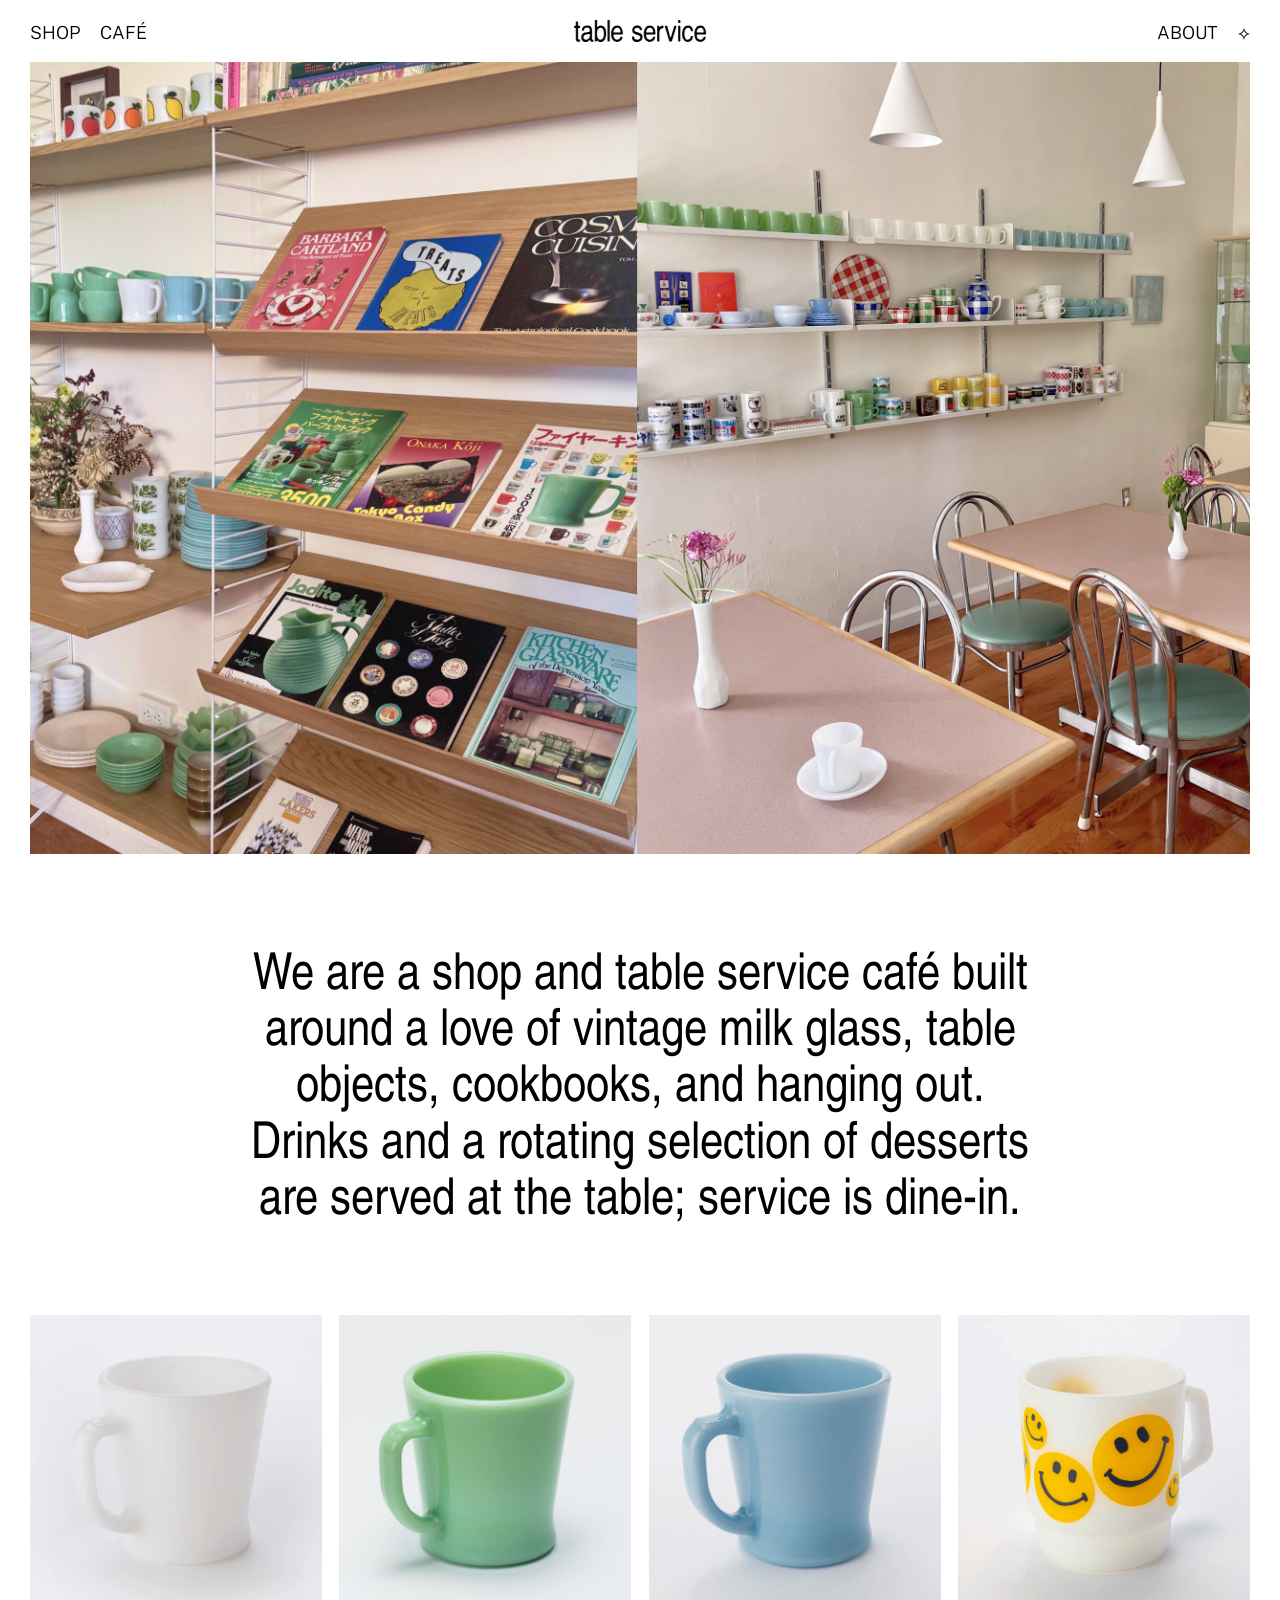
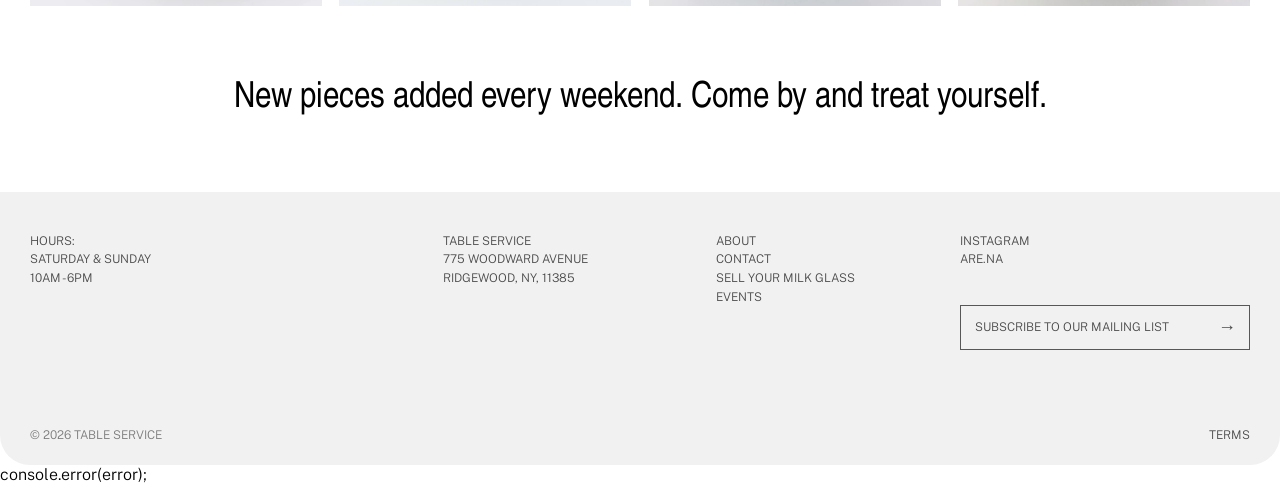
==== commit e514344a: "Add files via upload" ====
--- a/index.html
+++ b/index.html
@@ -99,7 +99,6 @@
         <p>New pieces added every weekend. Come by and treat yourself.</p>
     </div>
 
-
     <!-- FOOTER -->
     <footer class="footer">
         <div class="footer__inner">
@@ -137,6 +136,8 @@
                         <button type="submit" aria-label="Submit email subscription">&#8594;</button>
                     </form>
 
+
+
                     <div class="footer__message" id="footer-subscribe-message" aria-live="polite"></div>
                 </div>
 
@@ -147,6 +148,8 @@
     </footer>
 
     <!-- KLAVIYO LIST INJECTION JS -->
+             console.error(error);
+
     <script>
         const form = document.getElementById("footer-subscribe-form");
         const emailInput = document.getElementById("footer-subscribe-email");
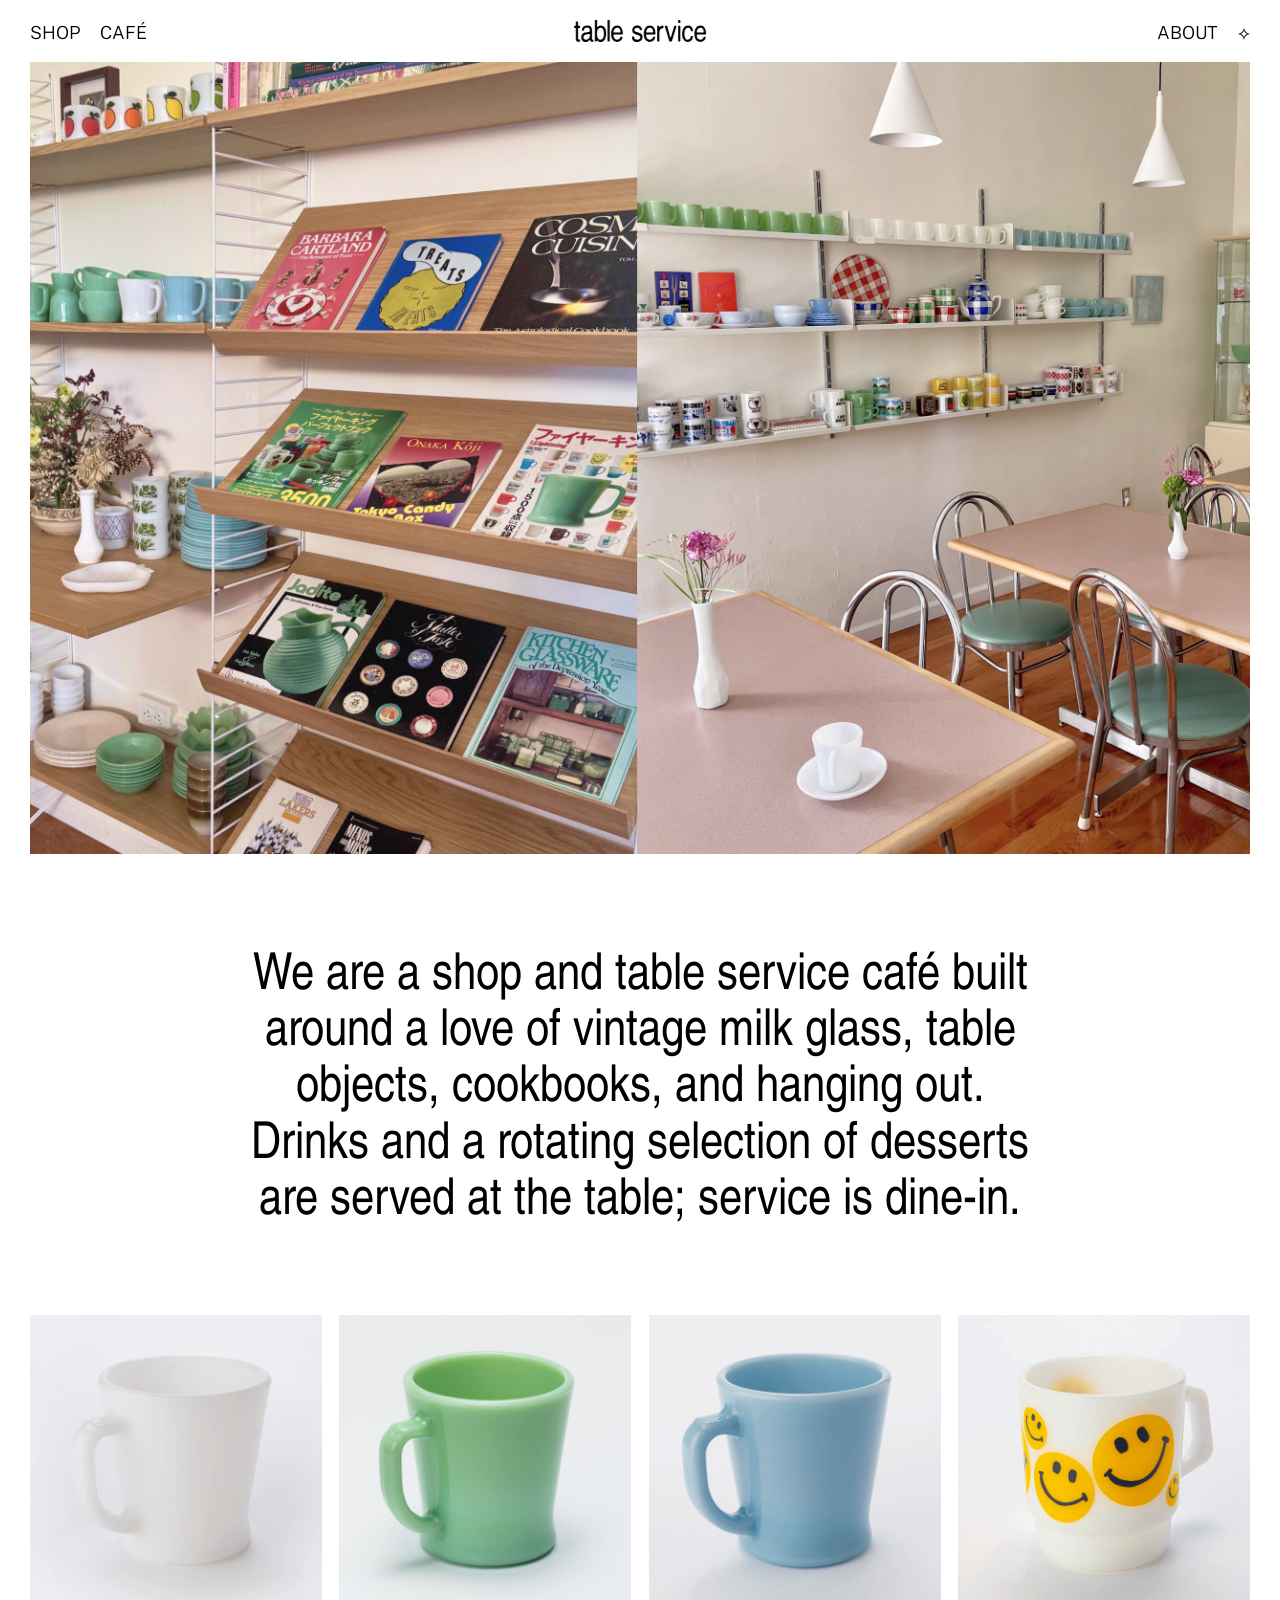
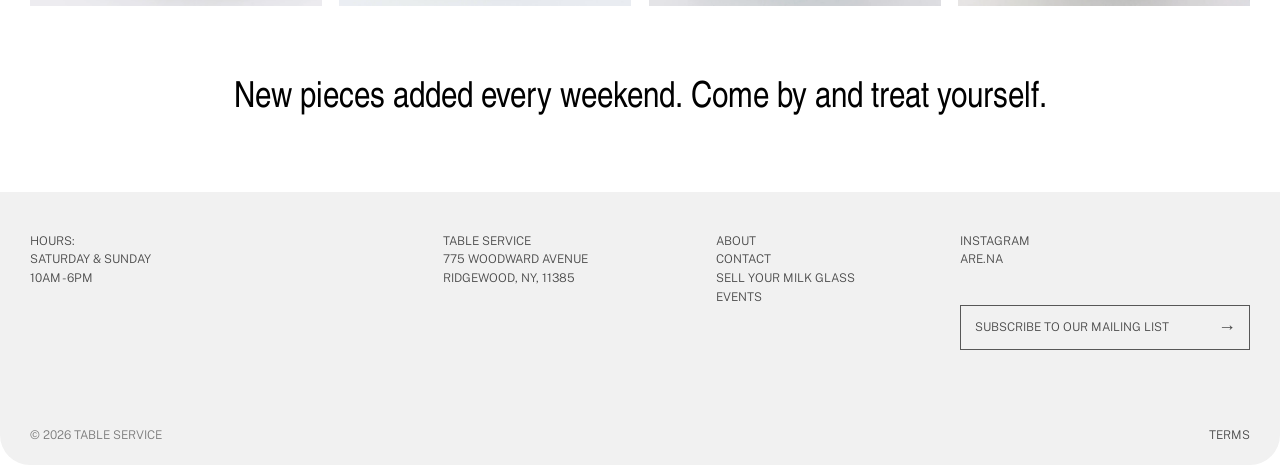
==== commit c7c569a2: "Add files via upload" ====
--- a/index.html
+++ b/index.html
@@ -147,37 +147,94 @@
         </div>
     </footer>
 
-    <!-- KLAVIYO LIST INJECTION JS -->
-             console.error(error);
-
-    <script>
-        const form = document.getElementById("footer-subscribe-form");
-        const emailInput = document.getElementById("footer-subscribe-email");
-        const message = document.getElementById("footer-subscribe-message");
-
-        form.addEventListener("submit", async (e) => {
-            e.preventDefault();
-            const email = emailInput.value.trim();
-
-            if (!email) {
-                message.textContent = "Please enter an email address.";
-                return;
+<!-- KLAVIYO SUBSCRIPTION FORM -->
+
+<script>
+document.addEventListener("DOMContentLoaded", function () {
+    const form = document.getElementById("footer-subscribe-form");
+    const emailInput = document.getElementById("footer-subscribe-email");
+    const message = document.getElementById("footer-subscribe-message");
+    const submitButton = form.querySelector('button[type="submit"]');
+
+    const KLAVIYO_PUBLIC_KEY = "Yd39B6";
+    const KLAVIYO_LIST_ID = "Sd6stV";
+
+    form.addEventListener("submit", async function (e) {
+        e.preventDefault();
+
+        const email = emailInput.value.trim();
+
+        if (!email || !emailInput.checkValidity()) {
+            message.textContent = "Please enter a valid email address.";
+            return;
+        }
+
+        submitButton.disabled = true;
+        message.textContent = "Submitting...";
+
+        try {
+            const response = await fetch(
+                `https://a.klaviyo.com/client/subscriptions/?company_id=${KLAVIYO_PUBLIC_KEY}`,
+                {
+                    method: "POST",
+                    headers: {
+                        "Content-Type": "application/vnd.api+json",
+                        "revision": "2026-10-15"
+                    },
+                    body: JSON.stringify({
+                        data: {
+                            type: "subscription",
+                            attributes: {
+                                custom_source: "Table Service Website Footer",
+                                profile: {
+                                    data: {
+                                        type: "profile",
+                                        attributes: {
+                                            email: email,
+                                            subscriptions: {
+                                                email: {
+                                                    marketing: {
+                                                        consent: "SUBSCRIBED"
+                                                    }
+                                                }
+                                            }
+                                        }
+                                    }
+                                }
+                            },
+                            relationships: {
+                                list: {
+                                    data: {
+                                        type: "list",
+                                        id: KLAVIYO_LIST_ID
+                                    }
+                                }
+                            }
+                        }
+                    })
+                }
+            );
+
+            if (!response.ok) {
+                const errorData = await response.json();
+                throw new Error(
+                    errorData.errors?.[0]?.detail ||
+                    "Klaviyo could not process your subscription."
+                );
             }
 
-            try {
-                window._klOnsite = window._klOnsite || [];
-                window._klOnsite.push(["subscribe", {
-                    list: "VAccAG",
-                    profiles: [{ email: email }]
-                }]);
-
-                message.textContent = "Thank you for subscribing!";
-                form.reset();
-            } catch (err) {
-                console.error("Klaviyo error:", err);
-                message.textContent = "Something went wrong.";
-            }
-        });
-    </script>
+            message.textContent = "Thank you for subscribing!";
+            form.reset();
+
+        } catch (error) {
+            console.error("Subscription failed:", error);
+            message.textContent =
+                "Sorry, something went wrong. Please try again.";
+        } finally {
+            submitButton.disabled = false;
+        }
+    });
+});
+</script>
 </body>
 </html>
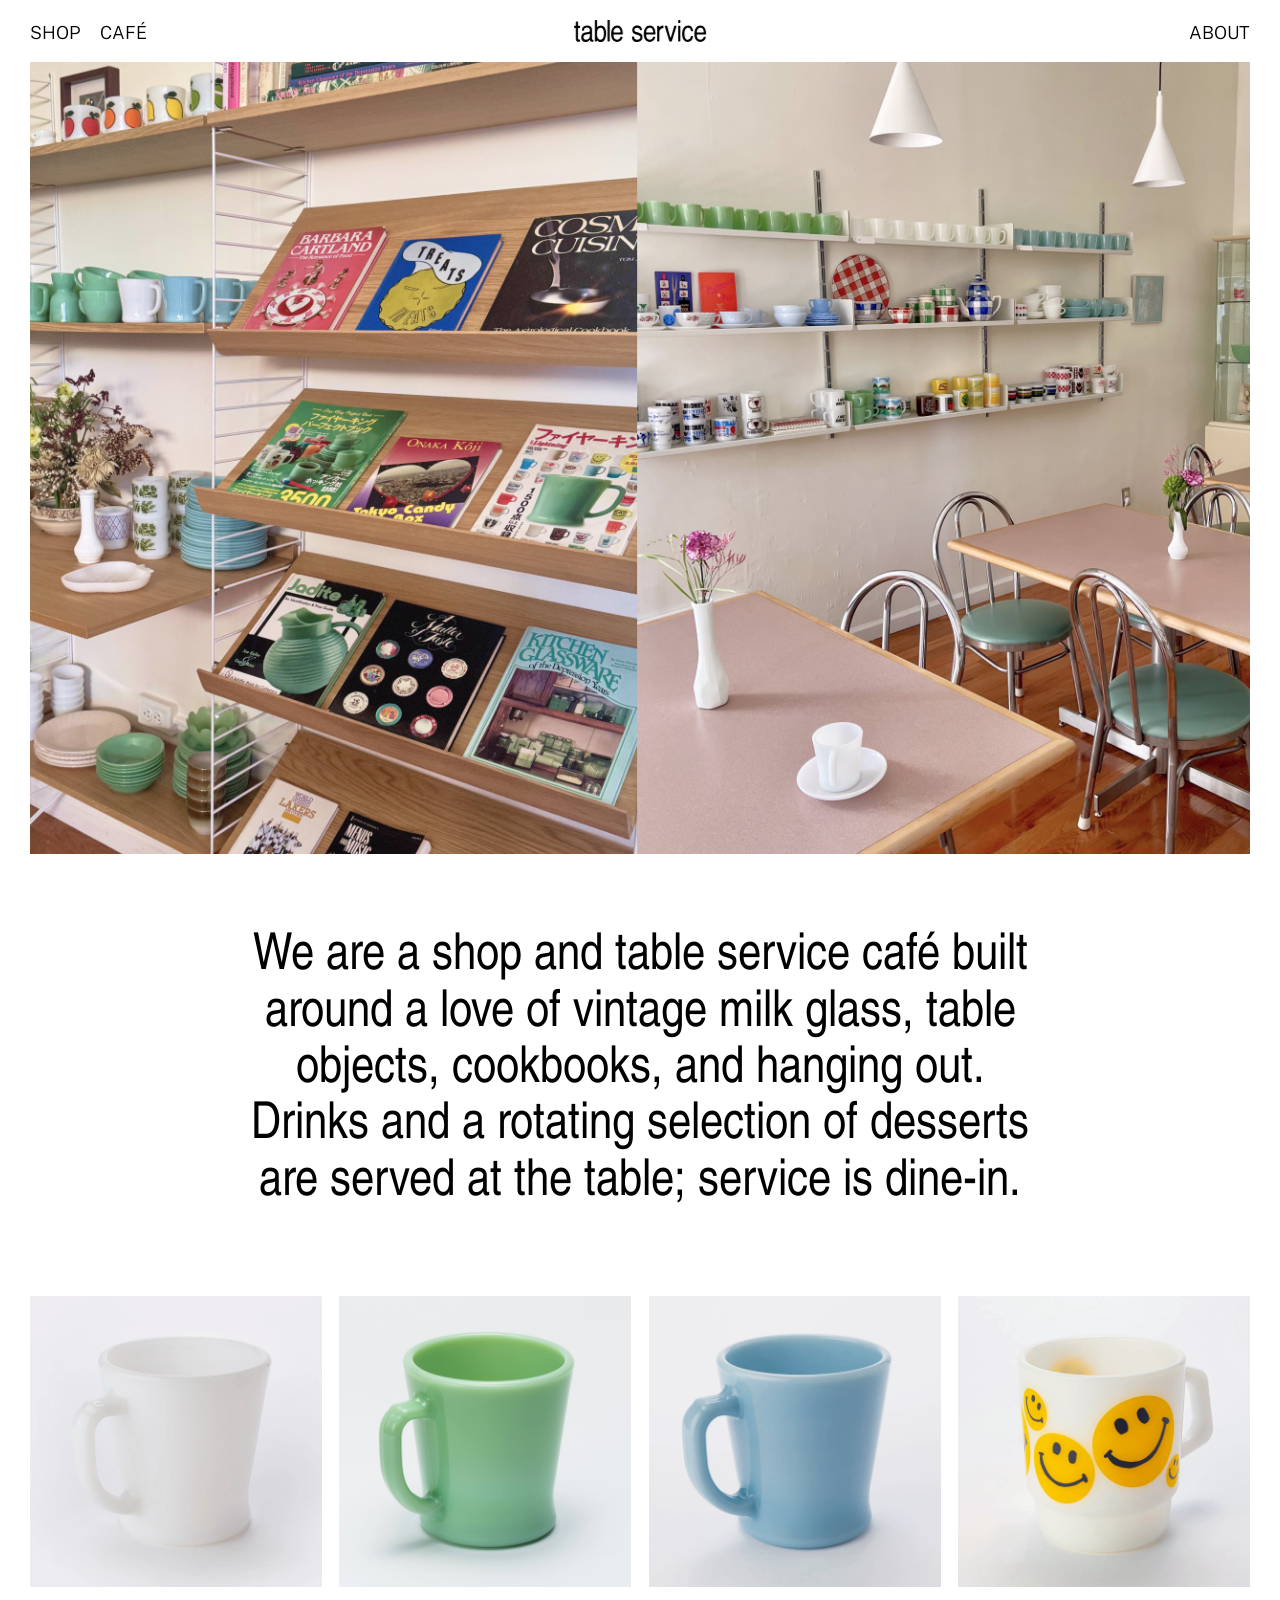
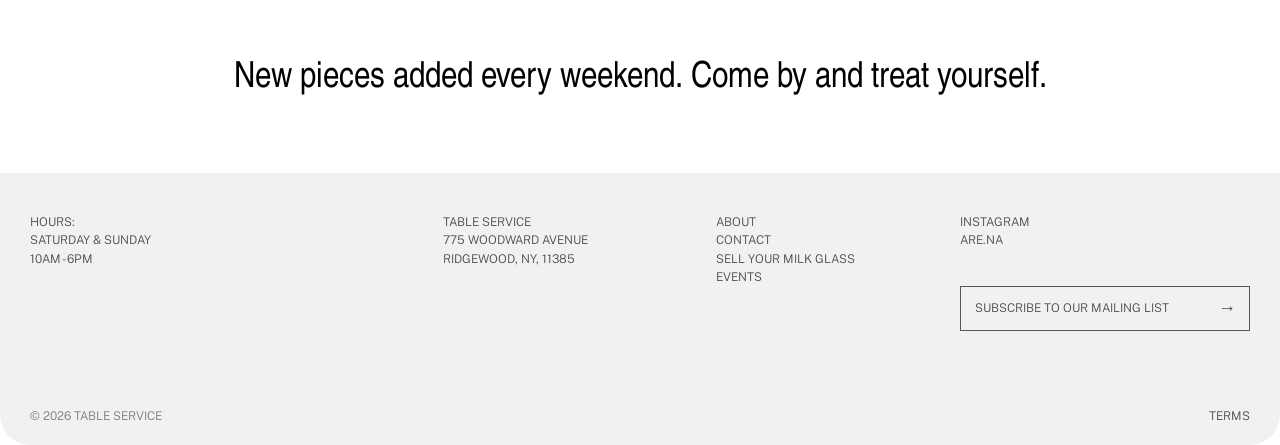
==== commit 6fade010: "Add files via upload" ====
--- a/index.html
+++ b/index.html
@@ -54,7 +54,7 @@
         </div>
 
         <div class="nav-right">
-            <a href="about.html">About</a>⟡
+            <a href="about.html">About</a>
         </div>
     </div>
 
--- a/style.css
+++ b/style.css
@@ -184,7 +184,7 @@
       line-height: 1.1;
       text-align: center;
       max-width: 34ch;
-      margin: 7vw auto 0;
+      margin: 5.5vw auto 0;
       font-family: 'nimbus-sans-l_regular-condensed';
       padding: 0 20px;
     }
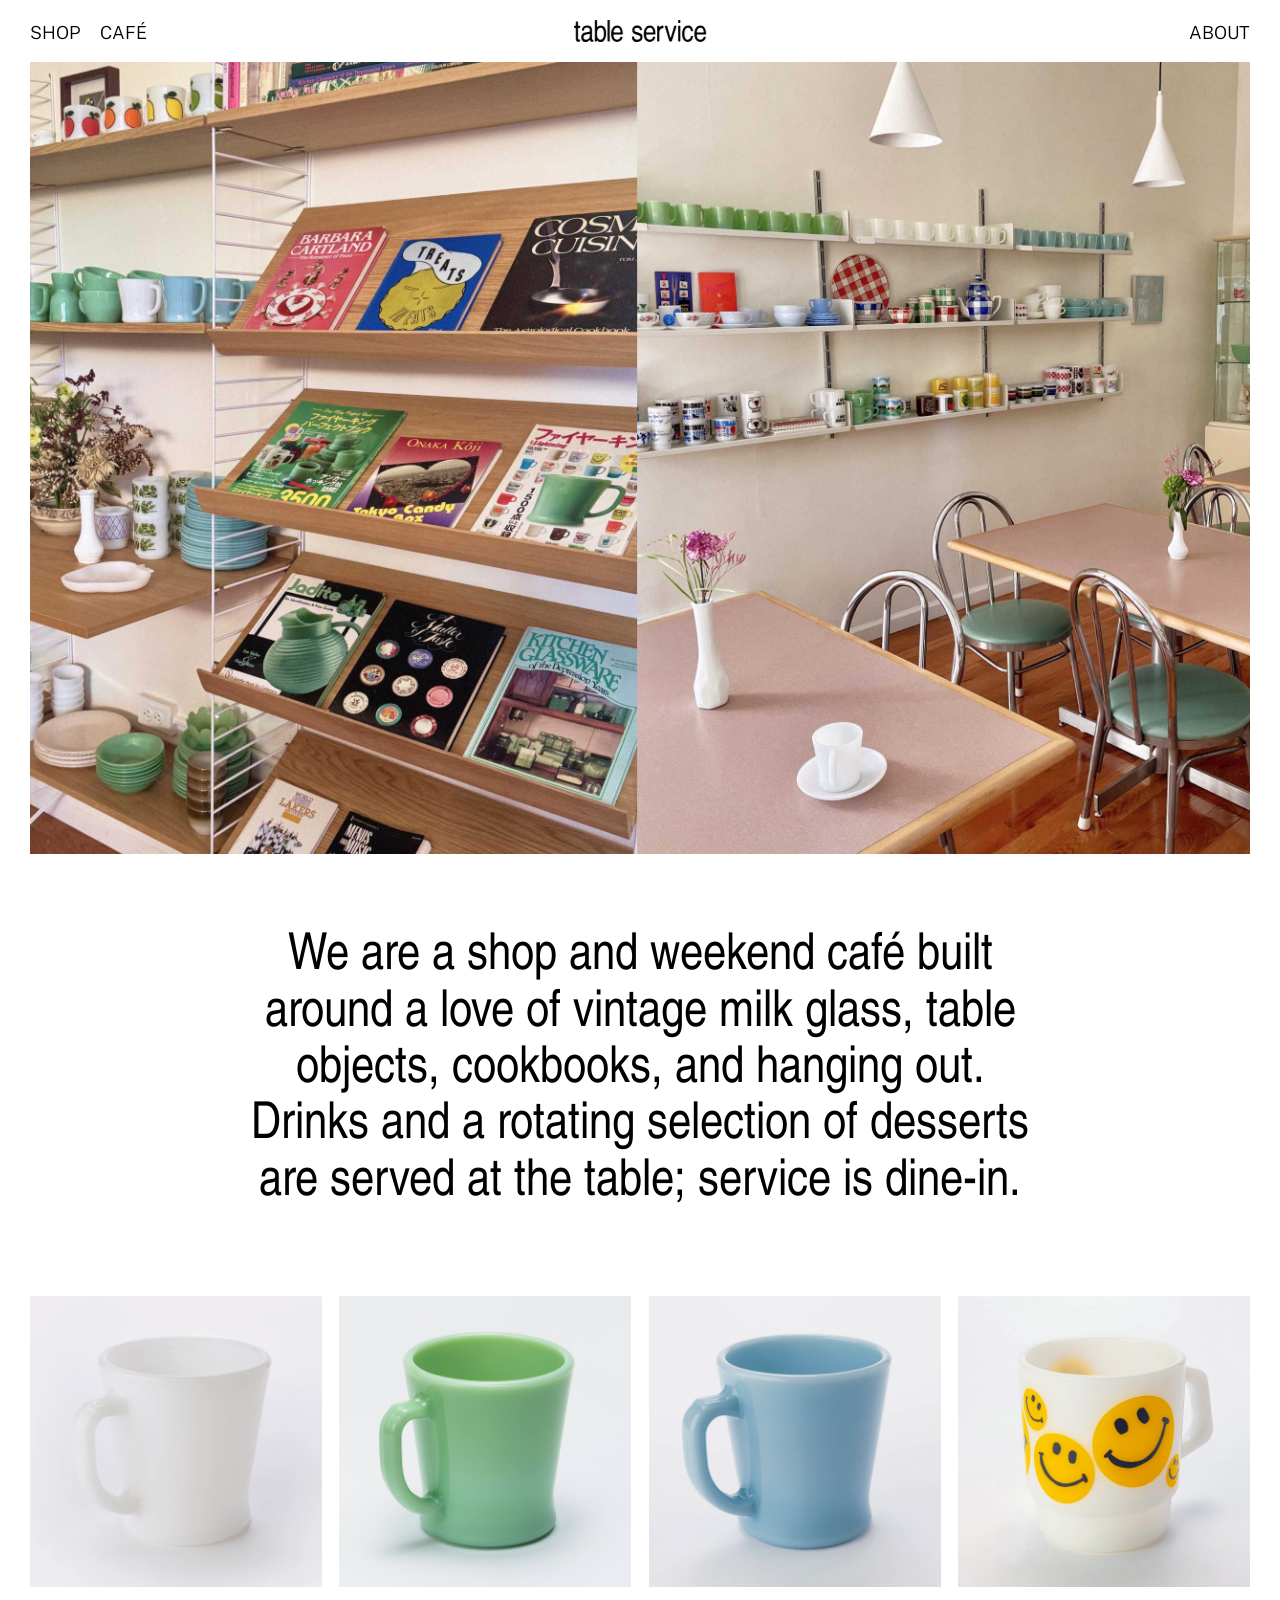
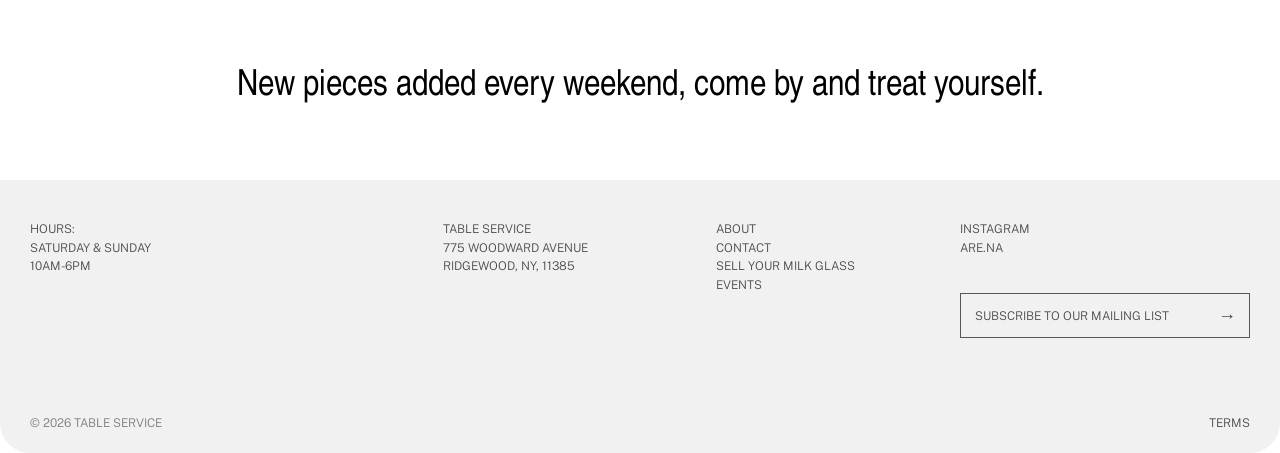
==== commit fa771668: "Add files via upload" ====
--- a/index.html
+++ b/index.html
@@ -65,7 +65,7 @@
 
     <!-- SUBHEADER -->
     <div id="subheader">
-We are a shop and table service café built around a love of vintage milk glass, table objects, cookbooks, and hanging out. Drinks and a rotating selection of desserts are served at the table; service is dine-in.
+We are a shop and weekend café built around a love of vintage milk glass, table objects, cookbooks, and hanging out. Drinks and a rotating selection of desserts are served at the table; service is dine-in.
     </div>
 
     <!-- CONTENT GRID -->
@@ -96,14 +96,14 @@
 <!-- BOTTOM COPY -->
 
     <div id="subheader_about">
-        <p>New pieces added every weekend. Come by and treat yourself.</p>
+        <p>New pieces added every weekend, come by and treat yourself.</p>
     </div>
 
     <!-- FOOTER -->
     <footer class="footer">
         <div class="footer__inner">
             <div class="footer__grid">
-                <div class="footer__hours">HOURS:<br>Saturday &amp; Sunday<br>10AM - 6PM</div>
+                <div class="footer__hours">HOURS:<br>Saturday &amp; Sunday<br>10AM-6PM</div>
 
                 <div class="footer__contact">
                     <div>table service</div>
--- a/style.css
+++ b/style.css
@@ -193,7 +193,7 @@
       line-height: 1.1;
       text-align: center;
       max-width: 60ch;
-      margin: 4vw auto 0;
+      margin: 6vw auto 0;
       font-family: 'nimbus-sans-l_regular-condensed';
       padding: 0 20px;
       font-size: 2.8vw;
@@ -238,7 +238,7 @@
   grid-template-columns: repeat(4, 1fr);
   gap: 1.4vw;
   margin-top: 7vw; /* space below subheader (matches your old layout) */
-  padding-bottom: 2vh;
+  padding-bottom: 0vh;
 }
 
 /* tile container controls height */
@@ -687,7 +687,7 @@
       font-family: 'nimbus-sans-l_regular-condensed';
       padding: 0 20px;
       font-size: 5vw;
-      margin-bottom: 11vw;
+      margin-bottom: 6vw;
 
 }
 
@@ -698,7 +698,7 @@
     grid-template-columns: repeat(2, 1fr);
     gap: 20px;
     margin-top: 7vw;
-    padding-bottom: 4vh;
+    padding-bottom: 0vh;
   }
 
 .full_width_image img{
@@ -1035,8 +1035,8 @@
       max-width: 30ch;
       margin: 7vw auto 0;
       font-family: 'nimbus-sans-l_regular-condensed';
-      padding: 0 20px;
-      font-size: 6.2vw;
+      padding: 0 40px;
+      font-size: 6.8vw;
       margin-bottom: 8vw;
 
 }
@@ -1063,7 +1063,7 @@
     grid-template-columns: repeat(2, 1fr);
     gap: 16px ;
     margin-top: 10vw;
-    padding-bottom: 2vh;
+    padding-bottom: 0vh;
   }
 
   .tile {
